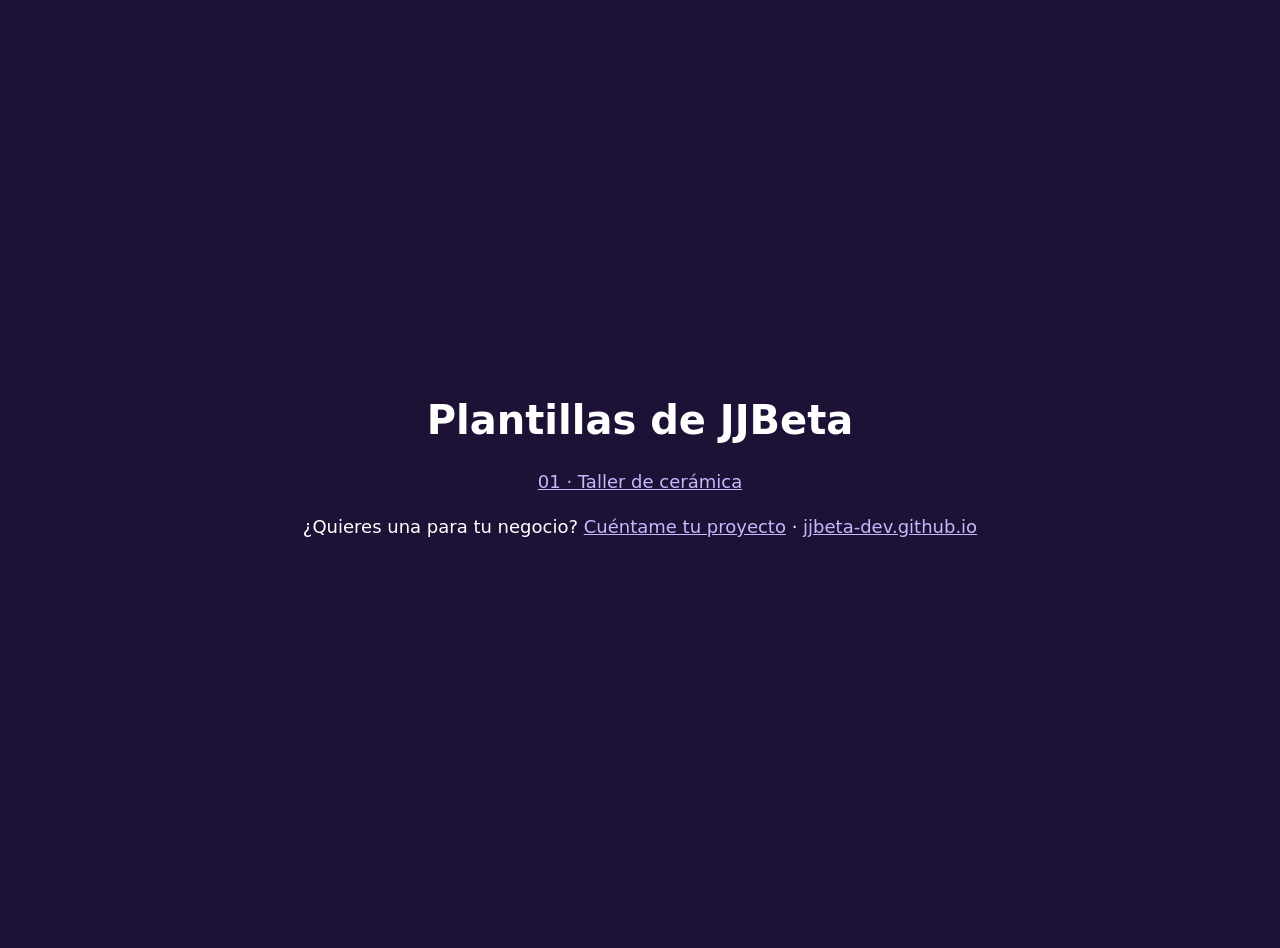
==== index.html @ 186c4074 "feat(plantillas): agrega la plantilla 01 de taller de cerámica" ====
<!doctype html><html lang="es"><head><meta charset="utf-8"><meta name="viewport" content="width=device-width, initial-scale=1"><meta name="robots" content="noindex"><title>Plantillas · JJBeta</title>
<style>body{margin:0;min-height:100vh;display:grid;place-items:center;background:#1d1236;color:#fff;font:500 18px/1.5 system-ui,sans-serif;text-align:center;padding:24px}a{color:#c9b6ff}h1{font-size:40px;margin:0 0 8px}</style></head>
<body><main><h1>Plantillas de JJBeta</h1><p><a href="ceramica/">01 · Taller de cerámica</a></p><p>¿Quieres una para tu negocio? <a href="https://forms.gle/bNtF5H3zBWjkUrcp8">Cuéntame tu proyecto</a> · <a href="https://jjbeta-dev.github.io/">jjbeta-dev.github.io</a></p></main></body></html>
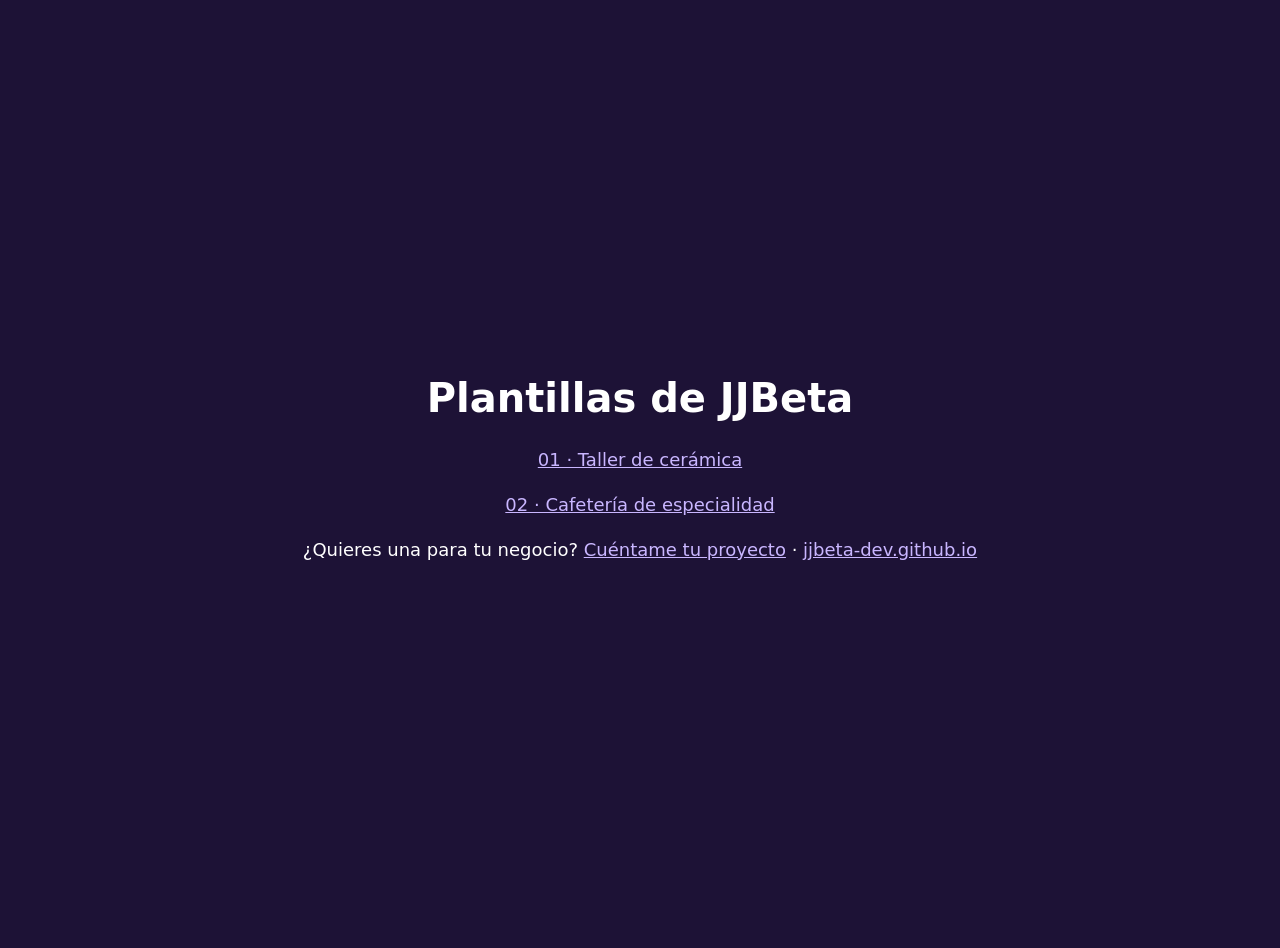
==== commit 1be64325: "feat(plantillas): agrega la plantilla 02 de cafetería" ====
--- a/index.html
+++ b/index.html
@@ -1,3 +1,3 @@
 <!doctype html><html lang="es"><head><meta charset="utf-8"><meta name="viewport" content="width=device-width, initial-scale=1"><meta name="robots" content="noindex"><title>Plantillas · JJBeta</title>
 <style>body{margin:0;min-height:100vh;display:grid;place-items:center;background:#1d1236;color:#fff;font:500 18px/1.5 system-ui,sans-serif;text-align:center;padding:24px}a{color:#c9b6ff}h1{font-size:40px;margin:0 0 8px}</style></head>
-<body><main><h1>Plantillas de JJBeta</h1><p><a href="ceramica/">01 · Taller de cerámica</a></p><p>¿Quieres una para tu negocio? <a href="https://forms.gle/bNtF5H3zBWjkUrcp8">Cuéntame tu proyecto</a> · <a href="https://jjbeta-dev.github.io/">jjbeta-dev.github.io</a></p></main></body></html>
+<body><main><h1>Plantillas de JJBeta</h1><p><a href="ceramica/">01 · Taller de cerámica</a></p><p><a href="cafe/">02 · Cafetería de especialidad</a></p><p>¿Quieres una para tu negocio? <a href="https://forms.gle/bNtF5H3zBWjkUrcp8">Cuéntame tu proyecto</a> · <a href="https://jjbeta-dev.github.io/">jjbeta-dev.github.io</a></p></main></body></html>
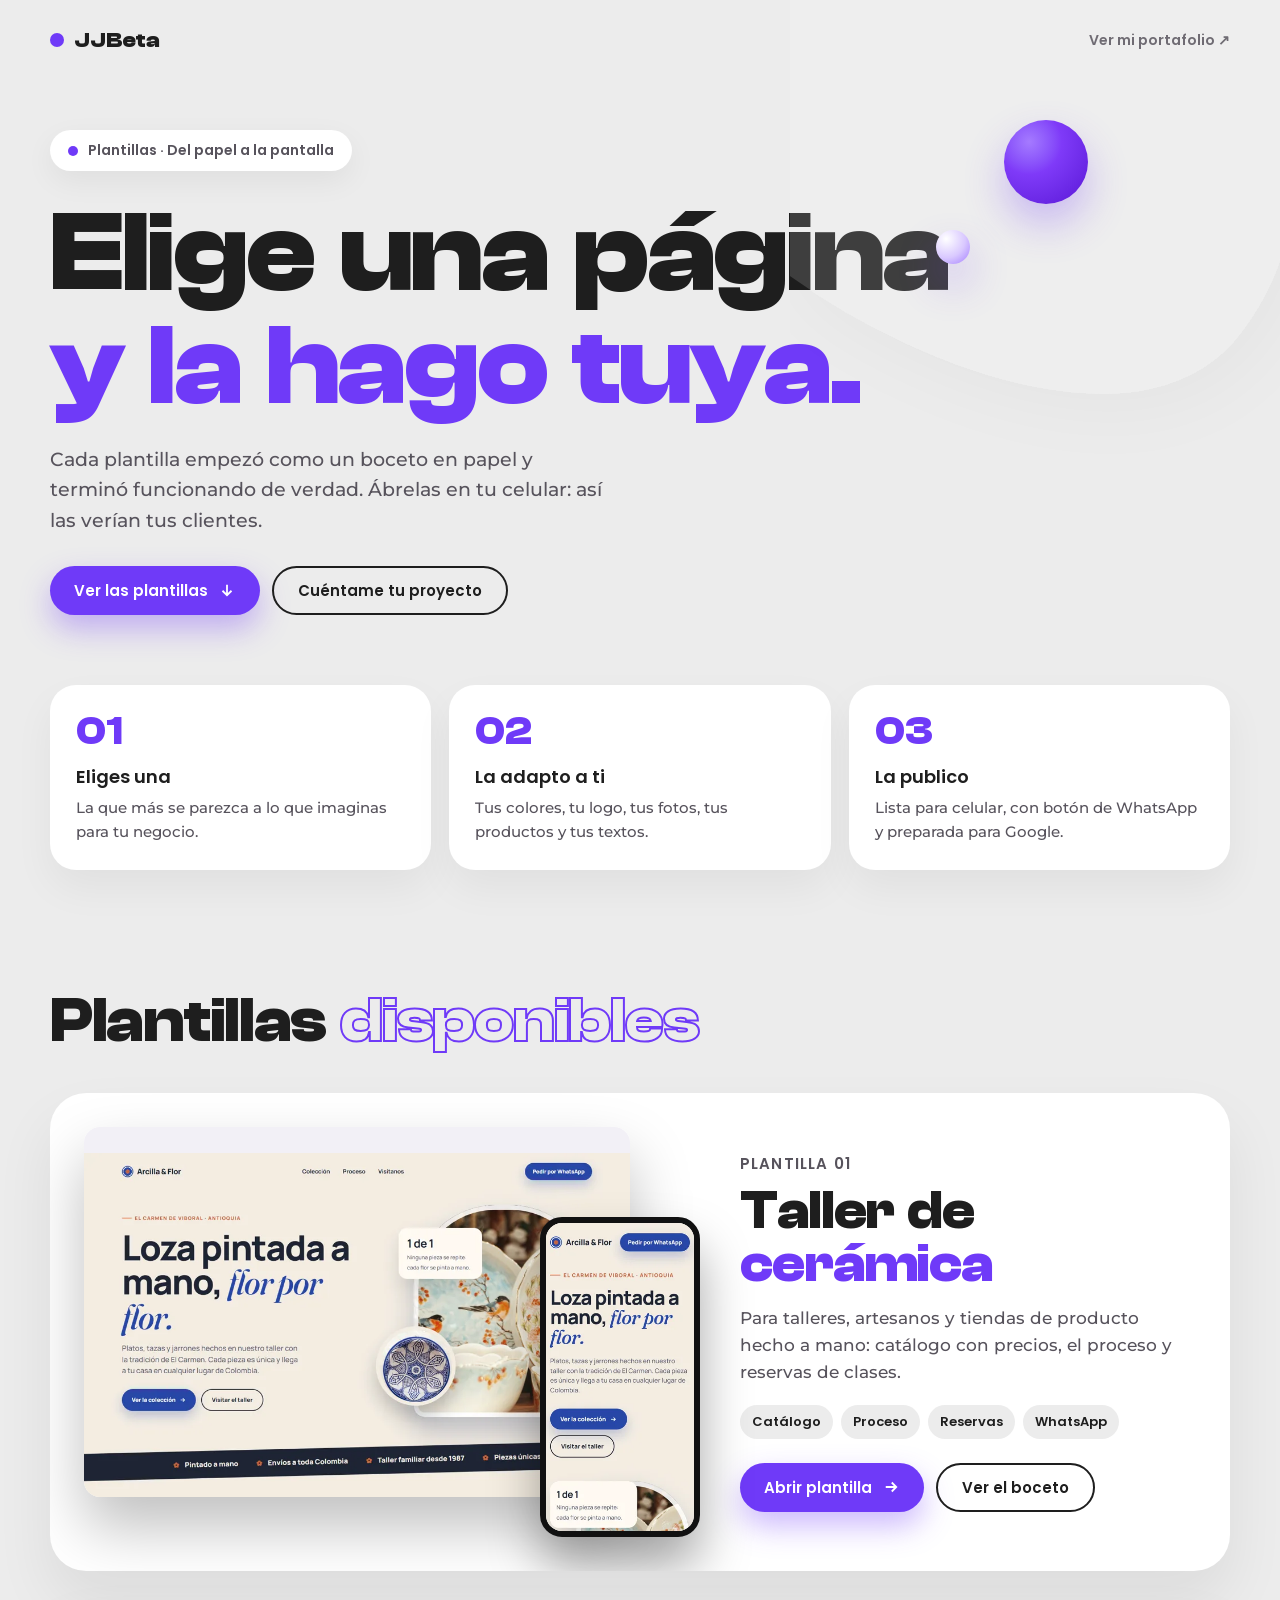
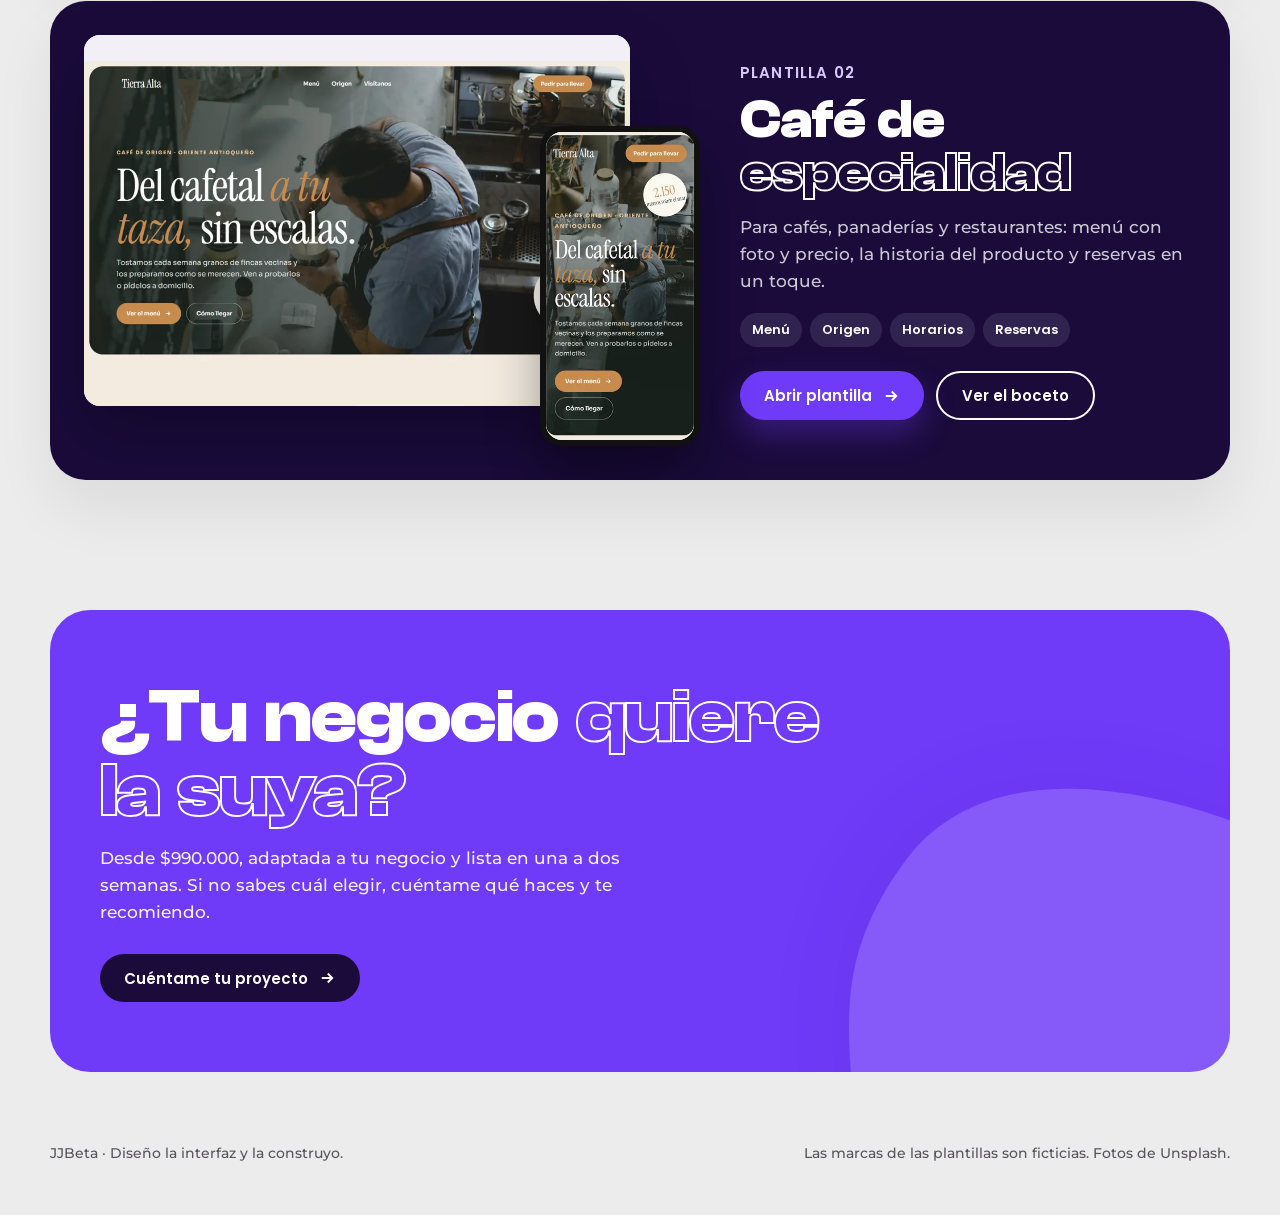
==== commit 432ef7b7: "feat(plantillas): rediseña la portada con el estilo de la marca y agrega acceso para pedir la planti" ====
--- a/index.html
+++ b/index.html
@@ -1,3 +1,175 @@
-<!doctype html><html lang="es"><head><meta charset="utf-8"><meta name="viewport" content="width=device-width, initial-scale=1"><meta name="robots" content="noindex"><title>Plantillas · JJBeta</title>
-<style>body{margin:0;min-height:100vh;display:grid;place-items:center;background:#1d1236;color:#fff;font:500 18px/1.5 system-ui,sans-serif;text-align:center;padding:24px}a{color:#c9b6ff}h1{font-size:40px;margin:0 0 8px}</style></head>
-<body><main><h1>Plantillas de JJBeta</h1><p><a href="ceramica/">01 · Taller de cerámica</a></p><p><a href="cafe/">02 · Cafetería de especialidad</a></p><p>¿Quieres una para tu negocio? <a href="https://forms.gle/bNtF5H3zBWjkUrcp8">Cuéntame tu proyecto</a> · <a href="https://jjbeta-dev.github.io/">jjbeta-dev.github.io</a></p></main></body></html>
+<!doctype html>
+<html lang="es">
+<head>
+<meta charset="utf-8">
+<meta name="viewport" content="width=device-width, initial-scale=1">
+<title>Plantillas web · JJBeta</title>
+<meta name="description" content="Plantillas de páginas web diseñadas y construidas por JJBeta. Elige una y la adapto a tu negocio.">
+<meta property="og:title" content="Plantillas web · JJBeta">
+<meta property="og:description" content="Elige una plantilla y la adapto a tu negocio con tus colores, tus fotos y tus productos.">
+<meta property="og:image" content="https://jjbeta-dev.github.io/plantillas/assets/ceramica-portada.webp">
+<link rel="icon" href="https://jjbeta-dev.github.io/favicon.svg">
+<style>
+@font-face { font-family: 'Clash Display'; font-weight: 700; font-display: swap; src: url('assets/clash-display-700.woff2') format('woff2'); }
+@font-face { font-family: 'Poppins'; font-weight: 600; font-display: swap; src: url('assets/poppins-latin-600-normal.woff2') format('woff2'); }
+@font-face { font-family: 'Montserrat'; font-weight: 500; font-display: swap; src: url('assets/montserrat-latin-500-normal.woff2') format('woff2'); }
+:root {
+  --bg: oklch(94.31% 0 0); --surface: oklch(100% 0 0); --main: oklch(53.87% 0.2584 286.8); --deep: oklch(20.74% 0.0865 291.29);
+  --ink: oklch(23.5% 0 0); --soft: oklch(44.92% 0.0153 305.76); --v350: oklch(68.15% 0.1905 295.86); --v650: oklch(45.35% 0.2514 287.07);
+  --v200: oklch(86.48% 0.0772 298.93); --sec: oklch(55.4% 0.258 292.25);
+}
+* { box-sizing: border-box; margin: 0; padding: 0; }
+html { overflow-x: clip; scroll-behavior: smooth; }
+body { background: var(--bg); color: var(--ink); font: 500 17px/1.6 'Montserrat', system-ui, sans-serif; }
+a { color: inherit; text-decoration: none; }
+.wrap { width: min(1180px, 100% - 48px); margin: 0 auto; }
+.title { font-family: 'Clash Display', 'Poppins', sans-serif; font-weight: 700; letter-spacing: -.02em; word-spacing: .1em; line-height: .98; }
+.acc { color: var(--main); }
+.out { color: transparent; -webkit-text-stroke: 2px var(--main); }
+.ball { position: absolute; border-radius: 50%; background: radial-gradient(circle at 30% 26%, var(--v350) 0%, var(--sec) 38%, var(--v650) 100%); box-shadow: 0 20px 40px oklch(from var(--main) l c h / .3); }
+.ball.light { background: radial-gradient(circle at 30% 26%, #fff 0%, var(--v200) 55%, var(--v350) 100%); }
+.pill { display: inline-flex; align-items: center; gap: 10px; font: 600 15px/1 'Poppins', sans-serif; padding: 15px 24px; border-radius: 99px; transition: transform .25s, box-shadow .25s; }
+.pill:hover { transform: translateY(-2px); }
+.pill.main { background: var(--main); color: #fff; box-shadow: 0 14px 30px oklch(from var(--main) l c h / .35); }
+.pill.line { border: 2px solid var(--ink); }
+.pill.dark { background: var(--deep); color: #fff; }
+.pill svg { width: 18px; height: 18px; }
+:focus-visible { outline: 3px solid var(--main); outline-offset: 3px; border-radius: 8px; }
+
+nav { display: flex; justify-content: space-between; align-items: center; padding: 26px 0; }
+.brand { font: 700 22px 'Clash Display'; letter-spacing: -.01em; display: flex; align-items: center; gap: 10px; }
+.brand i { width: 14px; height: 14px; border-radius: 50%; background: var(--main); }
+nav a.back { font: 600 14px 'Poppins'; color: var(--soft); }
+
+header { position: relative; padding: 50px 0 90px; }
+body { overflow-x: clip; }
+header .blob { position: absolute; right: -180px; top: -120px; width: 620px; opacity: .14; pointer-events: none; }
+.kicker { display: inline-flex; gap: 10px; align-items: center; font: 600 14px 'Poppins'; background: var(--surface); padding: 10px 18px; border-radius: 99px; box-shadow: 0 10px 30px oklch(0% 0 0 / .06); }
+.kicker b { width: 10px; height: 10px; border-radius: 50%; background: var(--main); }
+header h1 { font-size: clamp(52px, 9vw, 116px); margin: 26px 0 22px; max-width: 900px; }
+header p { max-width: 560px; color: var(--soft); font-size: 19px; }
+.actions { display: flex; gap: 12px; flex-wrap: wrap; margin-top: 30px; }
+
+.steps { display: grid; grid-template-columns: repeat(3, 1fr); gap: 18px; margin-top: 70px; }
+.step { background: var(--surface); border-radius: 26px; padding: 26px; box-shadow: 0 18px 40px oklch(0% 0 0 / .05); }
+.step b { font: 700 40px 'Clash Display'; color: var(--main); display: block; line-height: 1; }
+.step h3 { font: 600 18px 'Poppins'; margin: 12px 0 6px; }
+.step p { color: var(--soft); font-size: 15px; }
+
+.list { padding: 30px 0 100px; }
+.list h2 { font-size: clamp(38px, 6vw, 64px); margin-bottom: 40px; }
+.card { position: relative; display: grid; grid-template-columns: 1.35fr 1fr; gap: 40px; align-items: center; background: var(--surface); border-radius: 36px; padding: 34px; margin-bottom: 30px; box-shadow: 0 30px 60px oklch(0% 0 0 / .07); overflow: hidden; }
+.card.dark { background: var(--deep); color: #fff; }
+.card.dark p { color: oklch(100% 0 0 / .78); }
+.card.dark .out { -webkit-text-stroke-color: #fff; }
+.shots { position: relative; display: block; aspect-ratio: 960 / 640; }
+.shots .web { position: absolute; inset: 0 70px 40px 0; border-radius: 16px; overflow: hidden; box-shadow: 0 30px 60px oklch(0% 0 0 / .25); background: #fff; transition: transform .5s; }
+.shots .web::before { content: ''; display: block; height: 26px; background: #f2f0f6 radial-gradient(circle at 16px 13px, #ff5f57 4px, transparent 5px), radial-gradient(circle at 32px 13px, #febc2e 4px, transparent 5px); background-color: #f2f0f6; }
+.shots .web img { display: block; width: 100%; height: calc(100% - 26px); object-fit: cover; object-position: top; }
+.shots .phone { position: absolute; right: 0; bottom: 0; width: 26%; border-radius: 22px; overflow: hidden; border: 6px solid #111; background: #fff; box-shadow: 0 30px 50px oklch(0% 0 0 / .35); transition: transform .5s; }
+.shots .phone { aspect-ratio: 300 / 600; }
+.shots .phone img { display: block; width: 100%; height: 100%; object-fit: cover; object-position: top; }
+.card:hover .web { transform: translateY(-6px) rotate(-.6deg); }
+.card:hover .phone { transform: translateY(-14px); }
+.num { font: 700 15px 'Poppins'; color: var(--main); letter-spacing: .08em; }
+.card.dark .num { color: var(--v200); }
+.card h3 { font-size: clamp(34px, 4.6vw, 54px); margin: 10px 0 14px; }
+.card p { color: var(--soft); }
+.tags { display: flex; flex-wrap: wrap; gap: 8px; margin: 18px 0 24px; }
+.tags span { font: 600 13px 'Poppins'; padding: 7px 12px; border-radius: 99px; background: var(--bg); color: var(--ink); }
+.card.dark .tags span { background: oklch(100% 0 0 / .1); color: #fff; }
+.card.dark .pill.line { border-color: #fff; }
+
+.cta { position: relative; background: var(--main); color: #fff; border-radius: 40px; padding: 70px 50px; overflow: hidden; margin-bottom: 70px; }
+.cta .blob { position: absolute; right: -200px; bottom: -220px; width: 720px; opacity: .16; transform: rotate(180deg); }
+.cta h2 { font-size: clamp(40px, 6vw, 76px); max-width: 760px; }
+.cta .out { -webkit-text-stroke-color: #fff; }
+.cta p { max-width: 520px; margin-top: 16px; opacity: .92; }
+.cta .pill.dark { margin-top: 28px; }
+footer { padding: 0 0 50px; color: var(--soft); font-size: 14px; display: flex; justify-content: space-between; gap: 16px; flex-wrap: wrap; }
+
+@media (max-width: 760px) {
+  header { padding: 30px 0 60px; }
+  header .ball { display: none; }
+  header p { font-size: 16px; }
+  .steps { grid-template-columns: 1fr; margin-top: 46px; }
+  .card { grid-template-columns: 1fr; padding: 22px; gap: 22px; border-radius: 28px; }
+  .cta { padding: 46px 26px; border-radius: 30px; }
+}
+@media (prefers-reduced-motion: reduce) { * { transition: none !important; scroll-behavior: auto !important; } }
+</style>
+</head>
+<body>
+<div class="wrap">
+  <nav aria-label="Principal">
+    <a class="brand" href="https://jjbeta-dev.github.io/"><i></i>JJBeta</a>
+    <a class="back" href="https://jjbeta-dev.github.io/">Ver mi portafolio ↗</a>
+  </nav>
+
+  <header>
+    <img class="blob" src="assets/shape-1.svg" alt="">
+    <span class="ball" style="right:12%;top:40px;width:84px;height:84px"></span>
+    <span class="ball light" style="right:22%;top:150px;width:34px;height:34px"></span>
+    <p class="kicker"><b></b>Plantillas · Del papel a la pantalla</p>
+    <h1 class="title">Elige una página <span class="acc">y la hago tuya.</span></h1>
+    <p>Cada plantilla empezó como un boceto en papel y terminó funcionando de verdad. Ábrelas en tu celular: así las verían tus clientes.</p>
+    <div class="actions">
+      <a class="pill main" href="#plantillas">Ver las plantillas <svg viewBox="0 0 24 24" fill="none" stroke="currentColor" stroke-width="2.4"><path d="M12 5v14M6 13l6 6 6-6"/></svg></a>
+      <a class="pill line" href="https://forms.gle/bNtF5H3zBWjkUrcp8" target="_blank" rel="noopener">Cuéntame tu proyecto</a>
+    </div>
+    <div class="steps">
+      <div class="step"><b>01</b><h3>Eliges una</h3><p>La que más se parezca a lo que imaginas para tu negocio.</p></div>
+      <div class="step"><b>02</b><h3>La adapto a ti</h3><p>Tus colores, tu logo, tus fotos, tus productos y tus textos.</p></div>
+      <div class="step"><b>03</b><h3>La publico</h3><p>Lista para celular, con botón de WhatsApp y preparada para Google.</p></div>
+    </div>
+  </header>
+
+  <section class="list" id="plantillas">
+    <h2 class="title">Plantillas <span class="out">disponibles</span></h2>
+
+    <article class="card">
+      <a class="shots" href="ceramica/" aria-label="Abrir la plantilla de taller de cerámica">
+        <span class="web"><img src="assets/ceramica-portada.webp" alt="Página de un taller de cerámica en computador"></span>
+        <span class="phone"><img src="assets/ceramica-movil.webp" alt="La misma página en celular"></span>
+      </a>
+      <div>
+        <p class="num">PLANTILLA 01</p>
+        <h3 class="title">Taller de <span class="acc">cerámica</span></h3>
+        <p>Para talleres, artesanos y tiendas de producto hecho a mano: catálogo con precios, el proceso y reservas de clases.</p>
+        <div class="tags"><span>Catálogo</span><span>Proceso</span><span>Reservas</span><span>WhatsApp</span></div>
+        <div class="actions" style="margin-top:0">
+          <a class="pill main" href="ceramica/">Abrir plantilla <svg viewBox="0 0 24 24" fill="none" stroke="currentColor" stroke-width="2.4"><path d="M5 12h14M13 6l6 6-6 6"/></svg></a>
+          <a class="pill line" href="ceramica/?sketch">Ver el boceto</a>
+        </div>
+      </div>
+    </article>
+
+    <article class="card dark">
+      <a class="shots" href="cafe/" aria-label="Abrir la plantilla de cafetería">
+        <span class="web"><img src="assets/cafe-portada.webp" alt="Página de una cafetería en computador"></span>
+        <span class="phone"><img src="assets/cafe-movil.webp" alt="La misma página en celular"></span>
+      </a>
+      <div>
+        <p class="num">PLANTILLA 02</p>
+        <h3 class="title">Café de <span class="out">especialidad</span></h3>
+        <p>Para cafés, panaderías y restaurantes: menú con foto y precio, la historia del producto y reservas en un toque.</p>
+        <div class="tags"><span>Menú</span><span>Origen</span><span>Horarios</span><span>Reservas</span></div>
+        <div class="actions" style="margin-top:0">
+          <a class="pill main" href="cafe/">Abrir plantilla <svg viewBox="0 0 24 24" fill="none" stroke="currentColor" stroke-width="2.4"><path d="M5 12h14M13 6l6 6-6 6"/></svg></a>
+          <a class="pill line" href="cafe/?sketch">Ver el boceto</a>
+        </div>
+      </div>
+    </article>
+  </section>
+
+  <section class="cta">
+    <img class="blob" src="assets/shape-1.svg" alt="">
+    <h2 class="title">¿Tu negocio <span class="out">quiere la suya?</span></h2>
+    <p>Desde $990.000, adaptada a tu negocio y lista en una a dos semanas. Si no sabes cuál elegir, cuéntame qué haces y te recomiendo.</p>
+    <a class="pill dark" href="https://forms.gle/bNtF5H3zBWjkUrcp8" target="_blank" rel="noopener">Cuéntame tu proyecto <svg viewBox="0 0 24 24" fill="none" stroke="currentColor" stroke-width="2.4"><path d="M5 12h14M13 6l6 6-6 6"/></svg></a>
+  </section>
+
+  <footer><span>JJBeta · Diseño la interfaz y la construyo.</span><span>Las marcas de las plantillas son ficticias. Fotos de Unsplash.</span></footer>
+</div>
+</body>
+</html>
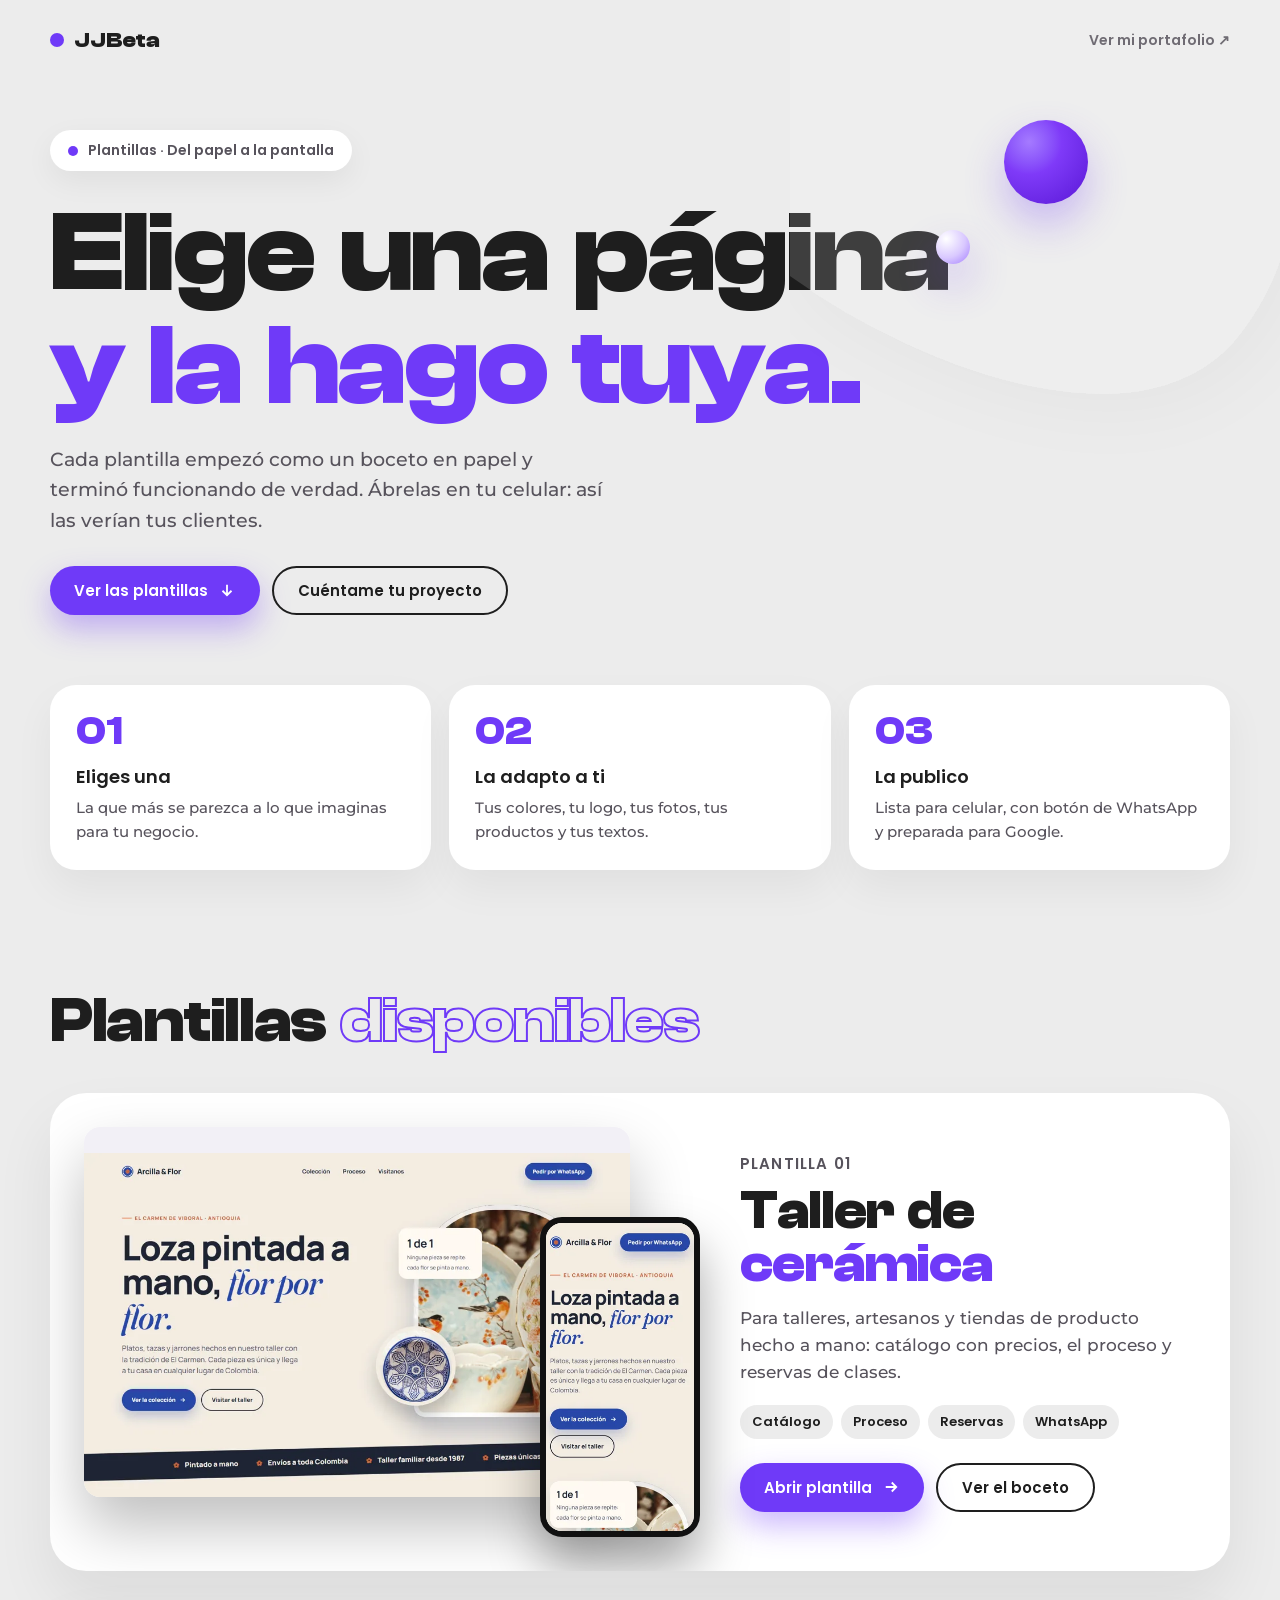
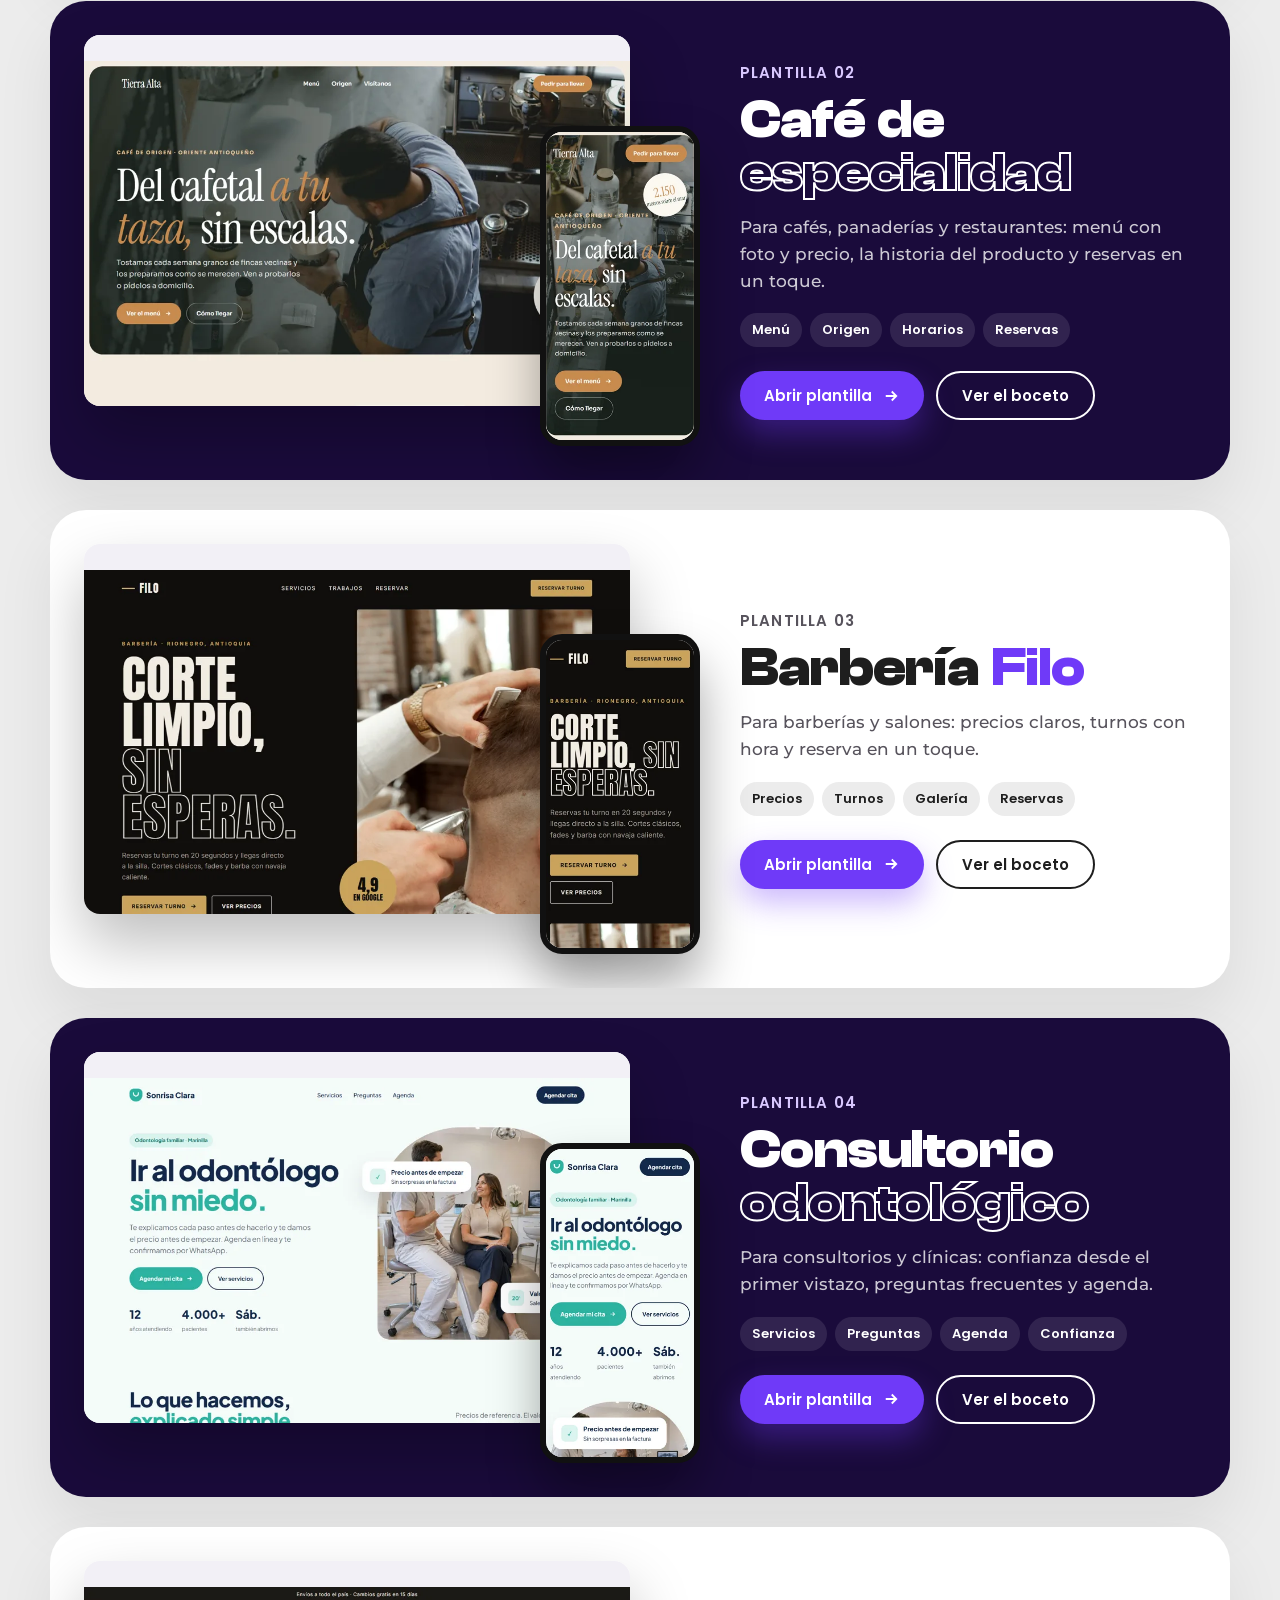
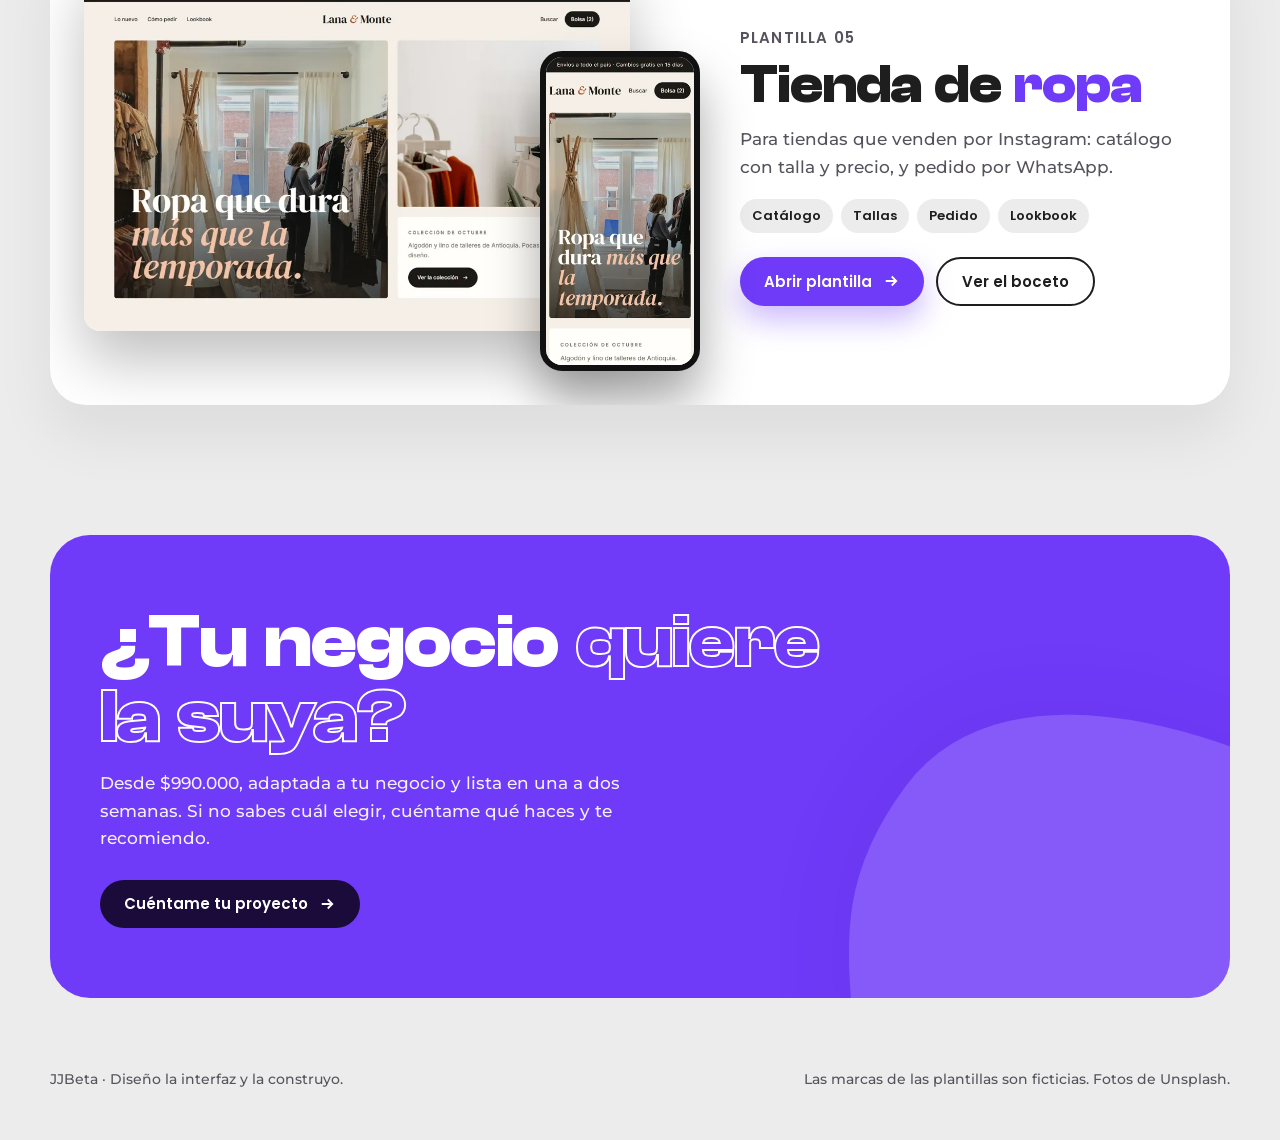
==== commit 91fd459d: "feat(plantillas): agrega barbería, odontología y tienda de ropa" ====
--- a/index.html
+++ b/index.html
@@ -160,6 +160,57 @@
         </div>
       </div>
     </article>
+
+    <article class="card">
+      <a class="shots" href="barberia/" aria-label="Abrir la plantilla 03">
+        <span class="web"><img src="assets/barberia-portada.webp" alt="Plantilla 03 en computador"></span>
+        <span class="phone"><img src="assets/barberia-movil.webp" alt="Plantilla 03 en celular"></span>
+      </a>
+      <div>
+        <p class="num">PLANTILLA 03</p>
+        <h3 class="title">Barbería <span class="acc">Filo</span></h3>
+        <p>Para barberías y salones: precios claros, turnos con hora y reserva en un toque.</p>
+        <div class="tags"><span>Precios</span><span>Turnos</span><span>Galería</span><span>Reservas</span></div>
+        <div class="actions" style="margin-top:0">
+          <a class="pill main" href="barberia/">Abrir plantilla <svg viewBox="0 0 24 24" fill="none" stroke="currentColor" stroke-width="2.4"><path d="M5 12h14M13 6l6 6-6 6"/></svg></a>
+          <a class="pill line" href="barberia/?sketch">Ver el boceto</a>
+        </div>
+      </div>
+    </article>
+
+    <article class="card dark">
+      <a class="shots" href="odontologia/" aria-label="Abrir la plantilla 04">
+        <span class="web"><img src="assets/odontologia-portada.webp" alt="Plantilla 04 en computador"></span>
+        <span class="phone"><img src="assets/odontologia-movil.webp" alt="Plantilla 04 en celular"></span>
+      </a>
+      <div>
+        <p class="num">PLANTILLA 04</p>
+        <h3 class="title">Consultorio <span class="out">odontológico</span></h3>
+        <p>Para consultorios y clínicas: confianza desde el primer vistazo, preguntas frecuentes y agenda.</p>
+        <div class="tags"><span>Servicios</span><span>Preguntas</span><span>Agenda</span><span>Confianza</span></div>
+        <div class="actions" style="margin-top:0">
+          <a class="pill main" href="odontologia/">Abrir plantilla <svg viewBox="0 0 24 24" fill="none" stroke="currentColor" stroke-width="2.4"><path d="M5 12h14M13 6l6 6-6 6"/></svg></a>
+          <a class="pill line" href="odontologia/?sketch">Ver el boceto</a>
+        </div>
+      </div>
+    </article>
+
+    <article class="card">
+      <a class="shots" href="ropa/" aria-label="Abrir la plantilla 05">
+        <span class="web"><img src="assets/ropa-portada.webp" alt="Plantilla 05 en computador"></span>
+        <span class="phone"><img src="assets/ropa-movil.webp" alt="Plantilla 05 en celular"></span>
+      </a>
+      <div>
+        <p class="num">PLANTILLA 05</p>
+        <h3 class="title">Tienda de <span class="acc">ropa</span></h3>
+        <p>Para tiendas que venden por Instagram: catálogo con talla y precio, y pedido por WhatsApp.</p>
+        <div class="tags"><span>Catálogo</span><span>Tallas</span><span>Pedido</span><span>Lookbook</span></div>
+        <div class="actions" style="margin-top:0">
+          <a class="pill main" href="ropa/">Abrir plantilla <svg viewBox="0 0 24 24" fill="none" stroke="currentColor" stroke-width="2.4"><path d="M5 12h14M13 6l6 6-6 6"/></svg></a>
+          <a class="pill line" href="ropa/?sketch">Ver el boceto</a>
+        </div>
+      </div>
+    </article>
   </section>
 
   <section class="cta">
